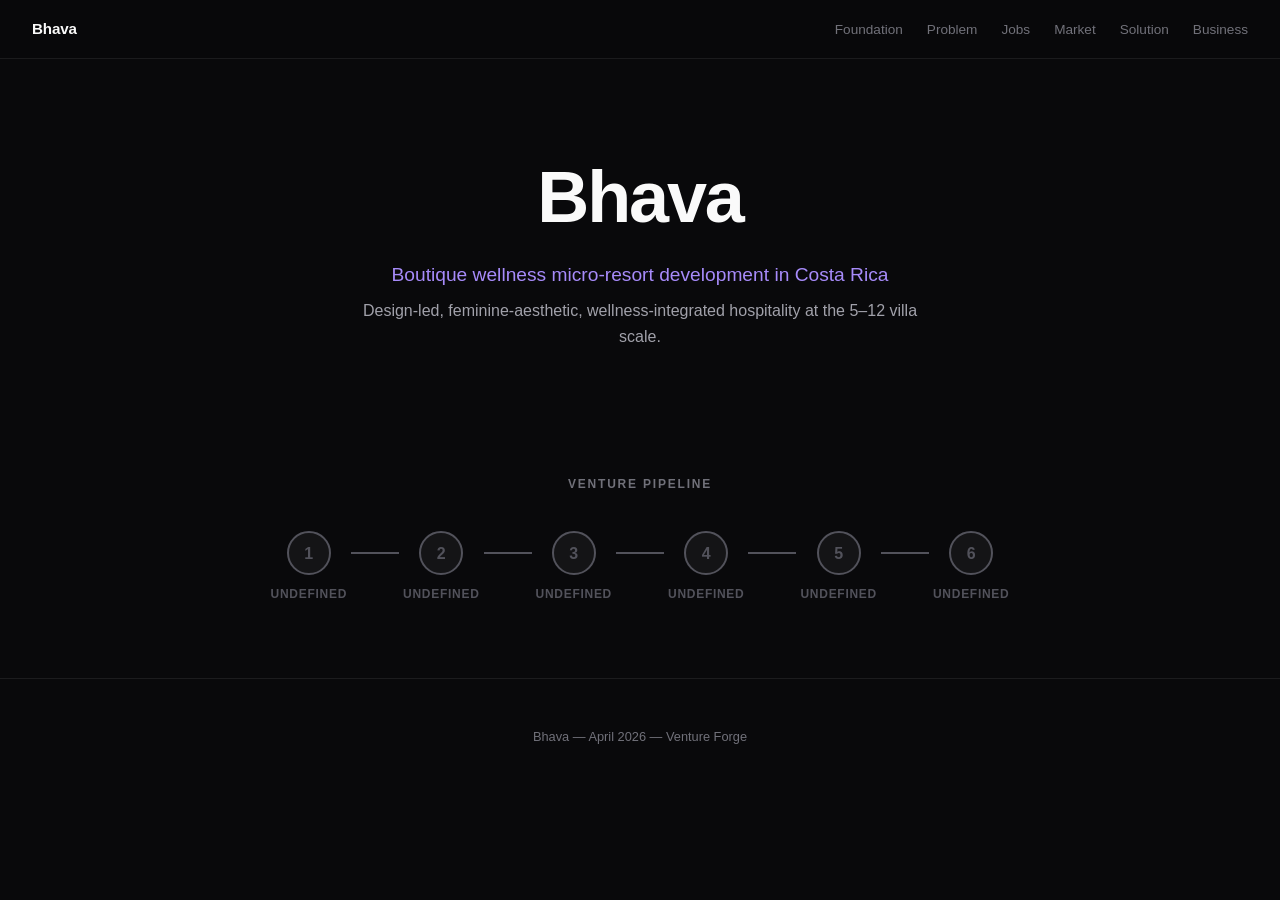
==== docs/index.html @ fa722568 "Initial publish: Foundation + Problem presentations Foundation gate passed (proceed). Problem at gat" ====
<!DOCTYPE html>
<html lang="en">
<head>
  <meta charset="UTF-8">
  <meta name="viewport" content="width=device-width, initial-scale=1.0">
  <title>Bhava — Venture Forge</title>
  <link rel="stylesheet" href="style.css">
  <style>
    .workspace-nav {
      position: fixed; top: 0; left: 0; right: 0; z-index: 200;
      background: var(--bg-secondary);
      border-bottom: 1px solid var(--border);
      padding: 0.5rem 2rem;
      display: flex; align-items: center; justify-content: space-between;
      font-size: 0.8rem;
    }
    .ws-nav-link { color: var(--accent-light); text-decoration: none; font-weight: 500; }
    .ws-nav-link:hover { text-decoration: underline; }
    .ws-nav-home { color: var(--text-primary); text-decoration: none; font-weight: 700; }
    .ws-nav-disabled { color: var(--text-muted); pointer-events: none; }
    .loading {
      display: flex; align-items: center; justify-content: center;
      min-height: 100vh; color: var(--text-muted); font-size: 1.1rem;
    }
  </style>
</head>
<body data-page-type="index" data-workspace="">
  <div id="app" class="loading">Loading...</div>
  <script>window.__VF_DATA__ = {
  "schema_version": "1.0",
  "project_name": "Bhava",
  "tagline": "Boutique wellness micro-resort development in Costa Rica",
  "description": "Design-led, feminine-aesthetic, wellness-integrated hospitality at the 5–12 villa scale.",
  "generated": "2026-04-30",
  "pipeline": [
    {
      "id": "foundation",
      "name": "Foundation",
      "status": "complete",
      "gate_decision": "proceed"
    },
    {
      "id": "problem",
      "name": "Problem",
      "status": "gate-review",
      "gate_decision": null
    },
    {
      "id": "jobs",
      "name": "Jobs",
      "status": "pending",
      "gate_decision": null
    },
    {
      "id": "market",
      "name": "Market",
      "status": "pending",
      "gate_decision": null
    },
    {
      "id": "solution",
      "name": "Solution",
      "status": "pending",
      "gate_decision": null
    },
    {
      "id": "business",
      "name": "Business",
      "status": "pending",
      "gate_decision": null
    }
  ],
  "workspace_cards": [
    {
      "id": "foundation",
      "name": "Foundation",
      "gate_question": "Do we understand the structural forces, constraints, and dynamics of this industry well enough to identify real problems within it?",
      "status": "complete",
      "summary": "Costa Rica's boutique wellness hospitality has structural friction (cantonal fragmentation, capital scale gap, information asymmetry, commoditization risk for non-moated entrants, climate gating) and clear status-quo defenders (ICT growth ceiling, mid-60% national occupancy).",
      "metrics": [
        {
          "value": "10",
          "label": "Structural Forces",
          "color": "accent"
        },
        {
          "value": "5",
          "label": "Root Causes",
          "color": "accent"
        },
        {
          "value": "464",
          "label": "Citations",
          "color": "accent"
        },
        {
          "value": "7/7",
          "label": "Checks Pass",
          "color": "green"
        }
      ],
      "page": "foundation.html"
    },
    {
      "id": "problem",
      "name": "Problem",
      "gate_question": "Do we understand the problem and its causal mechanisms?",
      "status": "gate-review",
      "summary": "First-time long-haul wellness travelers to Costa Rica systematically fail to develop property-level repeat-visit relationships because the structural pre-booking information environment cannot align Pura Vida promise with on-the-ground delivery — producing predictable expectation-reality gaps that drive one-and-done outcomes.",
      "metrics": [
        {
          "value": "3",
          "label": "Root Causes",
          "color": "accent"
        },
        {
          "value": "4",
          "label": "Causal Chains",
          "color": "accent"
        },
        {
          "value": "640",
          "label": "Citations",
          "color": "accent"
        },
        {
          "value": "8/8",
          "label": "Checks Pass",
          "color": "green"
        }
      ],
      "page": "problem.html"
    }
  ],
  "nav_links": [
    {
      "label": "Foundation",
      "href": "foundation.html",
      "disabled": false
    },
    {
      "label": "Problem",
      "href": "problem.html",
      "disabled": false
    },
    {
      "label": "Jobs",
      "href": "jobs.html",
      "disabled": true
    },
    {
      "label": "Market",
      "href": "market.html",
      "disabled": true
    },
    {
      "label": "Solution",
      "href": "solution.html",
      "disabled": true
    },
    {
      "label": "Business",
      "href": "business.html",
      "disabled": true
    }
  ],
  "extra_pages": [],
  "footer": {
    "text": "Bhava — April 2026 — Venture Forge"
  }
};</script>
  <script src="app.js"></script>
</body>
</html>
---- docs/style.css ----
/* ====================================================================
   DESIGN SYSTEM — Venture Forge
   ==================================================================== */
:root {
  --bg-primary: #09090b;
  --bg-secondary: #18181b;
  --bg-card: #1f1f23;
  --bg-card-hover: #27272a;
  --accent: #8b5cf6;
  --accent-light: #a78bfa;
  --accent-glow: rgba(139, 92, 246, 0.12);
  --text-primary: #fafafa;
  --text-secondary: #a1a1aa;
  --text-muted: #71717a;
  --border: rgba(255, 255, 255, 0.08);
  --border-accent: rgba(139, 92, 246, 0.3);
  --gradient-1: linear-gradient(135deg, #8b5cf6 0%, #06b6d4 100%);
  --green: #22c55e;
  --green-bg: rgba(34, 197, 94, 0.1);
  --green-border: rgba(34, 197, 94, 0.3);
  --amber: #fbbf24;
  --amber-bg: rgba(251, 191, 36, 0.1);
  --amber-border: rgba(251, 191, 36, 0.3);
  --red: #ef4444;
  --red-bg: rgba(239, 68, 68, 0.1);
  --red-border: rgba(239, 68, 68, 0.3);
  --cyan: #06b6d4;
  --gray: #52525b;
  --gray-bg: rgba(82, 82, 91, 0.15);
  --gray-border: rgba(82, 82, 91, 0.4);
}

* { margin: 0; padding: 0; box-sizing: border-box; }
html { scroll-behavior: smooth; }

body {
  font-family: 'Inter', -apple-system, BlinkMacSystemFont, 'Segoe UI', sans-serif;
  background: var(--bg-primary);
  color: var(--text-primary);
  line-height: 1.6;
  -webkit-font-smoothing: antialiased;
}

/* NAVIGATION */
nav {
  position: fixed;
  top: 0; left: 0; right: 0;
  z-index: 100;
  background: rgba(9, 9, 11, 0.8);
  backdrop-filter: blur(20px);
  -webkit-backdrop-filter: blur(20px);
  border-bottom: 1px solid var(--border);
  padding: 1rem 2rem;
  display: flex;
  align-items: center;
  justify-content: space-between;
}
.nav-logo {
  font-weight: 700;
  font-size: 0.95rem;
  color: var(--text-primary);
  text-decoration: none;
  letter-spacing: -0.01em;
}
.nav-links { display: flex; gap: 1.5rem; list-style: none; }
.nav-links a {
  color: var(--text-muted);
  text-decoration: none;
  font-size: 0.85rem;
  font-weight: 500;
  transition: color 0.2s;
}
.nav-links a:hover { color: var(--text-primary); }

/* LAYOUT */
.container { max-width: 1100px; margin: 0 auto; }
section { padding: 6rem 2rem; }
.section-alt { background: var(--bg-secondary); }
.section-num {
  font-size: 0.75rem;
  text-transform: uppercase;
  letter-spacing: 0.15em;
  color: var(--accent);
  font-weight: 600;
  margin-bottom: 0.75rem;
}
h2 {
  font-size: clamp(2rem, 4vw, 2.75rem);
  font-weight: 700;
  letter-spacing: -0.02em;
  margin-bottom: 1rem;
  line-height: 1.15;
}
h3 {
  font-size: 1.25rem;
  font-weight: 600;
  margin-bottom: 0.75rem;
}
.section-lead {
  font-size: 1.125rem;
  color: var(--text-secondary);
  max-width: 640px;
  margin-bottom: 3rem;
  line-height: 1.7;
}
.gradient-text {
  background: var(--gradient-1);
  -webkit-background-clip: text;
  -webkit-text-fill-color: transparent;
  background-clip: text;
}

/* NARRATIVE */
.narrative {
  padding: 4rem 2rem 6rem;
  background: var(--bg-secondary);
}
.narrative .container { max-width: 720px; }
.narrative-chapter { margin-bottom: 3rem; }
.narrative-chapter:last-child { margin-bottom: 0; }
.narrative-num {
  font-size: 0.7rem;
  text-transform: uppercase;
  letter-spacing: 0.2em;
  color: var(--accent);
  font-weight: 700;
  margin-bottom: 0.5rem;
}
.narrative-chapter h3 {
  font-size: 1.5rem;
  font-weight: 700;
  margin-bottom: 0.75rem;
  letter-spacing: -0.01em;
}
.narrative-chapter p {
  font-size: 1.05rem;
  color: var(--text-secondary);
  line-height: 1.8;
}
.narrative-chapter p strong {
  color: var(--text-primary);
  font-weight: 600;
}
.narrative-divider {
  width: 48px;
  height: 2px;
  background: var(--accent);
  opacity: 0.4;
  margin: 3.5rem 0;
}
.narrative-chapter a {
  color: var(--accent-light);
  text-decoration: underline;
  text-decoration-color: var(--accent-light);
  text-underline-offset: 3px;
  text-decoration-thickness: 1.5px;
  transition: color 0.2s;
}
.narrative-chapter a:hover { color: var(--text-primary); }
.narrative-chapter a strong { color: inherit; }
.narrative-cta {
  margin-top: 3rem;
  padding: 1.5rem 2rem;
  background: var(--accent-glow);
  border: 1px solid var(--border-accent);
  border-radius: 12px;
  font-size: 1rem;
  color: var(--text-secondary);
  line-height: 1.7;
}
.narrative-cta strong { color: var(--accent-light); }

/* HERO */
.hero {
  padding: 10rem 2rem 6rem;
  text-align: center;
}
.hero h1 {
  font-size: clamp(3rem, 7vw, 4.5rem);
  font-weight: 800;
  letter-spacing: -0.03em;
  line-height: 1.05;
  margin-bottom: 1.5rem;
}
.hero .lead {
  font-size: 1.25rem;
  color: var(--text-secondary);
  max-width: 620px;
  margin: 0 auto 3rem;
  line-height: 1.7;
}
.funnel {
  display: flex;
  align-items: center;
  justify-content: center;
  gap: 0.5rem;
  flex-wrap: wrap;
  margin-bottom: 3rem;
}
.funnel-box {
  padding: 0.6rem 1.2rem;
  border: 1px solid var(--border);
  border-radius: 8px;
  font-size: 0.8rem;
  font-weight: 500;
  color: var(--text-secondary);
  background: var(--bg-card);
}
.funnel-box.highlight {
  border-color: var(--border-accent);
  background: var(--accent-glow);
  color: var(--accent-light);
}
.funnel-arrow { color: var(--text-muted); font-size: 1rem; }
.hero-stats {
  display: flex;
  justify-content: center;
  gap: 3rem;
  flex-wrap: wrap;
}
.hero-stat-value {
  font-size: 2rem;
  font-weight: 800;
  letter-spacing: -0.02em;
}
.hero-stat-value.accent { color: var(--accent-light); }
.hero-stat-value.green { color: var(--green); }
.hero-stat-label {
  font-size: 0.75rem;
  color: var(--text-muted);
  text-transform: uppercase;
  letter-spacing: 0.1em;
  margin-top: 0.25rem;
}

/* CARDS */
.card-grid { display: grid; gap: 1.5rem; }
.card-grid.cols-3 { grid-template-columns: repeat(3, 1fr); }
.card-grid.cols-2 { grid-template-columns: repeat(2, 1fr); }
.card {
  background: var(--bg-card);
  border: 1px solid var(--border);
  border-radius: 12px;
  padding: 2rem;
}
.card-label {
  font-size: 0.7rem;
  text-transform: uppercase;
  letter-spacing: 0.12em;
  font-weight: 600;
  margin-bottom: 0.75rem;
}
.card-label.purple { color: var(--accent-light); }
.card-label.green { color: var(--green); }
.card-label.amber { color: var(--amber); }
.card-label.red { color: var(--red); }
.card-label.cyan { color: var(--cyan); }
.card h3 { margin-bottom: 0.5rem; }
.card p { color: var(--text-secondary); font-size: 0.95rem; line-height: 1.65; }
.callout {
  border: 1px dashed var(--amber-border);
  background: var(--amber-bg);
  border-radius: 10px;
  padding: 1.25rem 1.5rem;
  margin-top: 2rem;
  font-size: 0.9rem;
  color: var(--text-secondary);
  line-height: 1.65;
}
.callout strong { color: var(--amber); }

/* STAT CARDS */
.stat-row {
  display: flex;
  gap: 1.5rem;
  flex-wrap: wrap;
  margin-bottom: 3rem;
}
.stat-card {
  flex: 1;
  min-width: 200px;
  background: var(--bg-card);
  border: 1px solid var(--border);
  border-radius: 12px;
  padding: 1.5rem;
  text-align: center;
}
.stat-card-value {
  font-size: 1.75rem;
  font-weight: 800;
  letter-spacing: -0.02em;
  margin-bottom: 0.25rem;
}
.stat-card-label { font-size: 0.8rem; color: var(--text-muted); }

/* DATA TABLES */
.table-wrap { overflow-x: auto; }
.data-table { width: 100%; border-collapse: collapse; font-size: 0.875rem; }
.data-table thead th {
  text-align: left;
  padding: 0.75rem 1rem;
  font-size: 0.7rem;
  text-transform: uppercase;
  letter-spacing: 0.1em;
  color: var(--text-muted);
  border-bottom: 1px solid var(--border);
  font-weight: 600;
  white-space: nowrap;
}
.data-table tbody td {
  padding: 0.75rem 1rem;
  border-bottom: 1px solid var(--border);
  color: var(--text-secondary);
  vertical-align: top;
}
.data-table tbody tr:hover { background: var(--bg-card); }
.data-table .funder-name {
  color: var(--text-primary);
  font-weight: 600;
  white-space: nowrap;
}

/* BADGES */
.badge {
  display: inline-block;
  font-size: 0.65rem;
  font-weight: 600;
  text-transform: uppercase;
  letter-spacing: 0.08em;
  padding: 0.2rem 0.55rem;
  border-radius: 4px;
}
.badge.strong { background: var(--green-bg); color: var(--green); border: 1px solid var(--green-border); }
.badge.moderate { background: var(--amber-bg); color: var(--amber); border: 1px solid var(--amber-border); }
.badge.weak { background: rgba(113,113,122,0.15); color: var(--text-muted); border: 1px solid rgba(113,113,122,0.3); }
.badge.ready { background: var(--green-bg); color: var(--green); border: 1px solid var(--green-border); }
.badge.not-ready { background: var(--amber-bg); color: var(--amber); border: 1px solid var(--amber-border); }
.badge.suspended { background: var(--red-bg); color: var(--red); border: 1px solid var(--red-border); }
.badge.na { background: rgba(113,113,122,0.1); color: var(--text-muted); border: 1px solid rgba(113,113,122,0.2); }
.badge.type-grant { background: rgba(6,182,212,0.1); color: var(--cyan); border: 1px solid rgba(6,182,212,0.3); }
.badge.type-equity { background: var(--accent-glow); color: var(--accent-light); border: 1px solid var(--border-accent); }
.badge.type-accel { background: var(--green-bg); color: var(--green); border: 1px solid var(--green-border); }
.badge.type-support { background: rgba(113,113,122,0.1); color: var(--text-muted); border: 1px solid rgba(113,113,122,0.2); }
.badge.blocking { background: var(--red-bg); color: var(--red); border: 1px solid var(--red-border); }
.badge.significant { background: var(--amber-bg); color: var(--amber); border: 1px solid var(--amber-border); }
.badge.minor { background: rgba(113,113,122,0.1); color: var(--text-muted); border: 1px solid rgba(113,113,122,0.2); }

/* FILTER TABS */
.filter-tabs { display: flex; gap: 0.5rem; margin-bottom: 1.5rem; flex-wrap: wrap; }
.tab-btn {
  padding: 0.45rem 1rem;
  border: 1px solid var(--border);
  border-radius: 6px;
  background: transparent;
  color: var(--text-muted);
  font-size: 0.8rem;
  font-weight: 500;
  cursor: pointer;
  transition: all 0.2s;
  font-family: inherit;
}
.tab-btn:hover { border-color: var(--text-muted); color: var(--text-secondary); }
.tab-btn.active {
  border-color: var(--border-accent);
  background: var(--accent-glow);
  color: var(--accent-light);
}

/* ACCORDION */
.accordion { display: flex; flex-direction: column; gap: 1rem; }
.accordion-item {
  border: 1px solid var(--border);
  border-radius: 12px;
  overflow: hidden;
  background: var(--bg-card);
}
.accordion-header {
  display: flex;
  align-items: center;
  justify-content: space-between;
  padding: 1.25rem 1.5rem;
  cursor: pointer;
  transition: background 0.2s;
}
.accordion-header:hover { background: var(--bg-card-hover); }
.accordion-header-left { display: flex; align-items: center; gap: 1rem; flex-wrap: wrap; }
.accordion-header h3 { margin: 0; font-size: 1.05rem; }
.accordion-arrow {
  font-size: 1.2rem;
  color: var(--text-muted);
  transition: transform 0.3s;
  flex-shrink: 0;
}
.accordion-item.open .accordion-arrow { transform: rotate(180deg); }
.accordion-content { max-height: 0; overflow: hidden; transition: max-height 0.4s ease; }
.accordion-item.open .accordion-content { max-height: 3000px; }
.accordion-body { padding: 0 1.5rem 1.5rem; border-top: 1px solid var(--border); }
.accordion-body p { color: var(--text-secondary); font-size: 0.9rem; line-height: 1.65; margin-top: 1.25rem; }
.accordion-body h4 {
  font-size: 0.8rem;
  text-transform: uppercase;
  letter-spacing: 0.1em;
  color: var(--text-muted);
  margin-top: 1.5rem;
  margin-bottom: 0.75rem;
}

/* ALIGNMENT LISTS (inside accordions) */
.alignment-list { list-style: none; display: flex; flex-direction: column; gap: 0.5rem; }
.alignment-list li {
  font-size: 0.875rem;
  padding: 0.5rem 0.75rem;
  border-radius: 6px;
  border-left: 3px solid;
  line-height: 1.5;
}
.alignment-list li.strength { border-color: var(--green); background: var(--green-bg); color: var(--text-secondary); }
.alignment-list li.gap-item { border-color: var(--amber); background: var(--amber-bg); color: var(--text-secondary); }
.alignment-list li.gap-item.blocker { border-color: var(--red); background: var(--red-bg); }
.criteria-list { list-style: none; display: flex; flex-direction: column; gap: 0.4rem; }
.criteria-list li {
  font-size: 0.875rem;
  color: var(--text-secondary);
  padding-left: 1rem;
  position: relative;
  line-height: 1.5;
}
.criteria-list li::before { content: "\2192"; position: absolute; left: 0; color: var(--accent-light); }
.criteria-source { font-size: 0.75rem; color: var(--text-muted); font-style: italic; }

/* INLINE SOURCE LINKS — clickable citations in narrative text */
.source-link {
  color: var(--accent-light);
  text-decoration: none;
  border-bottom: 1px dotted var(--accent-light);
  transition: color 0.2s, border-color 0.2s;
}
.source-link:hover {
  color: var(--text-primary);
  border-color: var(--text-primary);
}

/* DUAL-TRACK STRATEGY */
.dual-track { display: grid; grid-template-columns: 1fr auto 1fr; gap: 2rem; margin-bottom: 3rem; }
.track {
  background: var(--bg-card);
  border: 1px solid var(--border);
  border-radius: 12px;
  padding: 1.5rem;
}
.track-header {
  font-size: 0.7rem;
  text-transform: uppercase;
  letter-spacing: 0.12em;
  font-weight: 600;
  margin-bottom: 1rem;
}
.track-flow { display: flex; flex-direction: column; gap: 0.5rem; }
.track-step {
  padding: 0.5rem 0.75rem;
  background: var(--bg-secondary);
  border-radius: 6px;
  font-size: 0.85rem;
  color: var(--text-secondary);
}
.track-arrow { text-align: center; color: var(--text-muted); font-size: 0.9rem; }
.track-merge { display: flex; flex-direction: column; align-items: center; justify-content: center; gap: 0.5rem; }
.track-merge-label {
  writing-mode: vertical-rl;
  text-orientation: mixed;
  font-size: 0.75rem;
  color: var(--text-muted);
  letter-spacing: 0.1em;
  text-transform: uppercase;
}

/* ACTION TIMELINE */
.action-timeline { display: flex; flex-direction: column; gap: 0; }
.action-item {
  display: flex;
  gap: 1.25rem;
  padding: 1rem 0;
  border-left: 2px solid var(--border);
  margin-left: 1rem;
  padding-left: 1.5rem;
  position: relative;
}
.action-item::before {
  content: attr(data-num);
  position: absolute;
  left: -0.85rem;
  width: 1.5rem;
  height: 1.5rem;
  background: var(--accent);
  color: white;
  border-radius: 50%;
  font-size: 0.7rem;
  font-weight: 700;
  display: flex;
  align-items: center;
  justify-content: center;
}
.action-content { flex: 1; }
.action-content strong { font-size: 0.95rem; display: block; margin-bottom: 0.25rem; }
.action-content p { font-size: 0.85rem; color: var(--text-muted); line-height: 1.5; }
.funder-tags { display: flex; gap: 0.35rem; margin-top: 0.5rem; flex-wrap: wrap; }
.funder-tag {
  font-size: 0.6rem;
  padding: 0.15rem 0.4rem;
  border-radius: 3px;
  background: var(--accent-glow);
  color: var(--accent-light);
  border: 1px solid var(--border-accent);
  font-weight: 500;
  text-transform: uppercase;
  letter-spacing: 0.05em;
}

/* WORKSPACE BADGES */
.workspace-tag {
  display: inline-block;
  font-size: 0.65rem;
  font-weight: 600;
  padding: 0.2rem 0.5rem;
  border-radius: 4px;
  letter-spacing: 0.05em;
}
.workspace-tag.w05 { background: rgba(99,102,241,0.15); color: #818cf8; }
.workspace-tag.w07 { background: var(--accent-glow); color: var(--accent-light); }
.workspace-tag.w12 { background: var(--green-bg); color: var(--green); }
.workspace-tag.w13 { background: rgba(6,182,212,0.15); color: var(--cyan); }
.workspace-tag.ext { background: var(--red-bg); color: var(--red); }

/* GATE REVIEW */
.validation-card {
  background: var(--bg-card);
  border: 1px solid var(--green-border);
  border-radius: 12px;
  padding: 1.5rem 2rem;
  margin-bottom: 2.5rem;
  display: flex;
  align-items: center;
  justify-content: space-between;
  gap: 2rem;
  flex-wrap: wrap;
}
.validation-status { display: flex; align-items: center; gap: 1rem; }
.validation-icon {
  width: 48px; height: 48px;
  border-radius: 50%;
  background: var(--green-bg);
  border: 2px solid var(--green);
  display: flex;
  align-items: center;
  justify-content: center;
  font-size: 1.5rem;
}
.validation-text h3 { margin-bottom: 0.15rem; font-size: 1rem; }
.validation-text p { font-size: 0.85rem; color: var(--text-muted); margin: 0; }
.validation-stats { display: flex; gap: 1.5rem; }
.validation-stat { text-align: center; }
.validation-stat-value { font-size: 1.5rem; font-weight: 800; }
.validation-stat-label { font-size: 0.65rem; color: var(--text-muted); text-transform: uppercase; letter-spacing: 0.1em; }
.gate-cards { display: flex; flex-direction: column; gap: 1.25rem; }
.gate-card {
  background: var(--bg-card);
  border: 1px solid var(--amber-border);
  border-left: 4px solid var(--amber);
  border-radius: 12px;
  padding: 1.5rem 2rem;
}
.gate-card-header { display: flex; align-items: center; gap: 1rem; margin-bottom: 0.75rem; }
.gate-num {
  width: 2rem; height: 2rem;
  background: var(--amber-bg);
  border: 1px solid var(--amber-border);
  border-radius: 50%;
  display: flex;
  align-items: center;
  justify-content: center;
  font-size: 0.8rem;
  font-weight: 700;
  color: var(--amber);
  flex-shrink: 0;
}
.gate-question { font-size: 1.05rem; font-weight: 600; }
.gate-context { font-size: 0.875rem; color: var(--text-secondary); line-height: 1.6; margin-bottom: 1rem; }
.gate-options { display: flex; flex-direction: column; gap: 0.5rem; }
.gate-option {
  padding: 0.6rem 1rem;
  border: 1px solid var(--border);
  border-radius: 6px;
  font-size: 0.85rem;
  color: var(--text-secondary);
  background: var(--bg-secondary);
  line-height: 1.5;
}
.gate-option strong { color: var(--text-primary); }
.gate-consequence { color: var(--text-muted); font-size: 0.8rem; }
.gate-group-label { font-size: 1.1rem; font-weight: 600; margin-top: 2rem; margin-bottom: 0.25rem; }
.gate-group-desc { font-size: 0.85rem; color: var(--text-muted); margin-bottom: 1rem; }
.gate-card.strategic {
  border-color: var(--border);
  border-left-color: var(--text-muted);
}
.gate-card.strategic .gate-num {
  background: var(--bg-secondary);
  border-color: var(--border);
  color: var(--text-muted);
}
.gate-priority {
  font-size: 0.7rem;
  font-weight: 600;
  text-transform: uppercase;
  letter-spacing: 0.08em;
  padding: 0.15rem 0.5rem;
  border-radius: 4px;
  margin-left: auto;
}
.gate-priority.blocking { background: var(--amber-bg); color: var(--amber); border: 1px solid var(--amber-border); }
.gate-priority.strategic { background: var(--bg-secondary); color: var(--text-muted); border: 1px solid var(--border); }
.gate-revisit {
  font-size: 0.8rem;
  color: var(--accent-light);
  font-style: italic;
  margin-bottom: 1rem;
}

/* EVIDENCE BRIEFING */
.evidence-briefing {
  background: var(--bg-card);
  border: 1px solid var(--border);
  border-radius: 12px;
  padding: 2rem;
  margin-bottom: 2rem;
}
.evidence-briefing h3 {
  font-size: 1.25rem;
  margin-bottom: 1.5rem;
  color: var(--text-primary);
}
.evidence-briefing h4 {
  font-size: 0.9rem;
  text-transform: uppercase;
  letter-spacing: 0.05em;
  margin-bottom: 0.75rem;
  color: var(--text-muted);
}
.briefing-stats {
  display: flex;
  flex-wrap: wrap;
  gap: 1.5rem;
  margin-bottom: 2rem;
  padding-bottom: 1.5rem;
  border-bottom: 1px solid var(--border);
}
.briefing-stat { text-align: center; }
.briefing-stat-value {
  font-size: 1.5rem;
  font-weight: 700;
  color: var(--accent-light);
  display: block;
}
.briefing-stat-label {
  font-size: 0.75rem;
  color: var(--text-muted);
  margin-top: 0.25rem;
}
.briefing-columns {
  display: grid;
  grid-template-columns: 1fr 1fr;
  gap: 2rem;
}
.briefing-list { list-style: none; padding: 0; margin: 0; }
.briefing-list li {
  padding: 0.5rem 0 0.5rem 1rem;
  font-size: 0.875rem;
  color: var(--text-secondary);
  line-height: 1.5;
  border-left: 3px solid transparent;
}
.briefing-list.strong li { border-left-color: var(--green); }
.briefing-list.weak li { border-left-color: var(--amber); }
h4.briefing-strong { color: var(--green); }
h4.briefing-weak { color: var(--amber); }

@media (max-width: 768px) {
  .briefing-columns { grid-template-columns: 1fr; }
}

/* BAR CHART (CSS-only) */
.bar-chart { margin-top: 2rem; }
.bar-row { display: flex; align-items: center; gap: 1rem; margin-bottom: 0.75rem; }
.bar-label { width: 120px; font-size: 0.75rem; color: var(--text-muted); text-align: right; flex-shrink: 0; }
.bar-track { flex: 1; height: 24px; background: var(--bg-secondary); border-radius: 4px; overflow: hidden; }
.bar-fill {
  height: 100%;
  border-radius: 4px;
  background: var(--gradient-1);
  display: flex;
  align-items: center;
  padding-left: 0.5rem;
  font-size: 0.7rem;
  font-weight: 600;
  color: white;
  min-width: fit-content;
}

/* EVIDENCE STATS */
.evidence-stats { display: flex; gap: 1rem; flex-wrap: wrap; margin-bottom: 2rem; }
.evidence-stat {
  flex: 1;
  min-width: 120px;
  text-align: center;
  padding: 1.25rem;
  background: var(--bg-card);
  border: 1px solid var(--border);
  border-radius: 10px;
}
.evidence-stat-value { font-size: 1.75rem; font-weight: 800; color: var(--accent-light); }
.evidence-stat-label {
  font-size: 0.7rem;
  color: var(--text-muted);
  text-transform: uppercase;
  letter-spacing: 0.08em;
  margin-top: 0.25rem;
}

/* CHECKLIST */
.checklist { list-style: none; display: flex; flex-direction: column; gap: 0.5rem; }
.checklist li {
  font-size: 0.9rem;
  color: var(--text-secondary);
  display: flex;
  align-items: center;
  gap: 0.5rem;
}
.check-icon { color: var(--green); font-size: 1rem; }

/* SCALE NOTE */
.scale-note {
  background: var(--accent-glow);
  border: 1px solid var(--border-accent);
  border-radius: 10px;
  padding: 1rem 1.25rem;
  font-size: 0.875rem;
  color: var(--text-secondary);
  margin-top: 2rem;
  line-height: 1.6;
}
.scale-note strong { color: var(--accent-light); }

/* SOURCES */
.sources-grid { display: grid; gap: 2rem; margin-top: 2rem; }
.source-category { margin-bottom: 1rem; }
.source-category h3 {
  font-size: 1rem;
  font-weight: 600;
  color: var(--accent-light);
  margin-bottom: 1rem;
  text-transform: uppercase;
  letter-spacing: 0.1em;
}
.source-list { list-style: none; display: flex; flex-direction: column; gap: 0.5rem; }
.source-list li {
  font-size: 0.85rem;
  color: var(--text-secondary);
  line-height: 1.5;
  padding: 0.5rem 0;
  border-bottom: 1px solid var(--border);
}
.source-list li:last-child { border-bottom: none; }
.source-list a {
  color: var(--text-secondary);
  text-decoration: underline;
  text-decoration-color: var(--accent);
  text-underline-offset: 3px;
  text-decoration-thickness: 1.5px;
  transition: color 0.2s;
}
.source-list a:hover { color: var(--accent-light); }
.source-org { color: var(--text-primary); font-weight: 500; }
.source-date { color: var(--text-muted); font-size: 0.8rem; }

/* TAM/SAM/SOM FUNNEL */
.tam-funnel { display: flex; flex-direction: column; align-items: center; gap: 1rem; margin: 2rem 0 3rem; }
.tam-level { text-align: center; padding: 1.5rem 2rem; border-radius: 12px; }
.tam-level.tam { width: 100%; background: rgba(139, 92, 246, 0.08); border: 1px solid rgba(139, 92, 246, 0.2); }
.tam-level.sam { width: 75%; background: rgba(139, 92, 246, 0.12); border: 1px solid rgba(139, 92, 246, 0.3); }
.tam-level.som { width: 50%; background: rgba(139, 92, 246, 0.16); border: 1px solid rgba(139, 92, 246, 0.4); }
.tam-label { font-size: 0.7rem; text-transform: uppercase; letter-spacing: 0.12em; color: var(--text-muted); font-weight: 600; }
.tam-value { font-size: 2rem; font-weight: 800; color: var(--accent-light); margin: 0.25rem 0; }
.tam-desc { font-size: 0.85rem; color: var(--text-secondary); }

/* SEGMENT CARDS */
.segment-card { background: var(--bg-card); border: 1px solid var(--border); border-radius: 12px; padding: 2rem; }
.segment-card.primary { border-color: var(--border-accent); }
.segment-badge {
  display: inline-block;
  font-size: 0.65rem;
  text-transform: uppercase;
  letter-spacing: 0.08em;
  padding: 0.2rem 0.55rem;
  border-radius: 4px;
  background: var(--accent-glow);
  color: var(--accent-light);
  margin-bottom: 0.75rem;
  font-weight: 600;
}
.role-grid { display: grid; grid-template-columns: 1fr 1fr; gap: 1rem; margin-top: 1rem; }
.role-box { padding: 1rem; border-radius: 8px; background: rgba(255,255,255,0.03); }
.role-label { font-size: 0.7rem; text-transform: uppercase; letter-spacing: 0.1em; color: var(--text-muted); margin-bottom: 0.5rem; font-weight: 600; }

/* JOB COMPLETION MATRIX */
.job-completes { color: var(--green); font-weight: 600; }
.job-partial { color: var(--amber); font-weight: 600; }
.job-fails { color: var(--red); font-weight: 600; }
.job-na { color: var(--text-muted); }

/* GAP CARD */
.gap-card {
  background: var(--bg-card);
  border: 1px solid var(--border-accent);
  border-radius: 12px;
  padding: 2rem;
  margin-top: 2rem;
}

/* EVIDENCE POPUP */
.evidence-trigger {
  text-decoration: underline;
  text-decoration-style: dotted;
  text-decoration-color: var(--accent);
  text-underline-offset: 3px;
  text-decoration-thickness: 1.5px;
  cursor: pointer;
  transition: color 0.2s, text-decoration-color 0.2s;
}
.evidence-trigger:hover {
  color: var(--accent-light);
  text-decoration-color: var(--accent-light);
}
.evidence-modal-backdrop {
  display: none;
  position: fixed;
  inset: 0;
  z-index: 200;
  background: rgba(0, 0, 0, 0.6);
  backdrop-filter: blur(8px);
  -webkit-backdrop-filter: blur(8px);
  align-items: center;
  justify-content: center;
}
.evidence-modal-backdrop.active {
  display: flex;
  animation: fadeIn 0.2s ease;
}
.evidence-modal {
  background: var(--bg-card);
  border: 1px solid var(--border-accent);
  border-radius: 16px;
  max-width: 600px;
  width: 90%;
  max-height: 80vh;
  overflow-y: auto;
  position: relative;
  animation: slideUp 0.25s ease;
}
.evidence-modal-close {
  position: absolute;
  top: 1rem;
  right: 1rem;
  background: none;
  border: none;
  color: var(--text-muted);
  font-size: 1.5rem;
  cursor: pointer;
  transition: color 0.2s;
  line-height: 1;
}
.evidence-modal-close:hover { color: var(--text-primary); }
.evidence-modal-body { padding: 2rem; }
.evidence-modal-body h4 {
  font-size: 0.75rem;
  text-transform: uppercase;
  letter-spacing: 0.12em;
  color: var(--text-muted);
  margin-bottom: 1rem;
  margin-top: 1.5rem;
}
.evidence-modal-claim {
  font-size: 1.05rem;
  font-weight: 600;
  color: var(--text-primary);
  line-height: 1.5;
  padding-bottom: 1rem;
  border-bottom: 1px solid var(--border);
}
.evidence-chain {
  list-style: none;
  counter-reset: evidence;
  display: flex;
  flex-direction: column;
  gap: 1rem;
  padding: 0;
}
.evidence-chain li {
  counter-increment: evidence;
  padding-left: 2rem;
  position: relative;
  font-size: 0.9rem;
  line-height: 1.6;
}
.evidence-chain li::before {
  content: counter(evidence);
  position: absolute;
  left: 0;
  top: 0.1rem;
  width: 1.25rem;
  height: 1.25rem;
  background: var(--accent-glow);
  border: 1px solid var(--border-accent);
  border-radius: 50%;
  font-size: 0.65rem;
  font-weight: 700;
  color: var(--accent-light);
  display: flex;
  align-items: center;
  justify-content: center;
}
.evidence-finding { display: block; color: var(--text-secondary); }
.evidence-source { display: block; margin-top: 0.25rem; font-size: 0.8rem; }
.evidence-source a {
  color: var(--accent-light);
  text-decoration: underline;
  text-decoration-color: var(--accent);
  text-underline-offset: 2px;
  text-decoration-thickness: 1px;
  transition: color 0.2s;
}
.evidence-source a:hover { color: var(--text-primary); }
.evidence-date { color: var(--text-muted); font-size: 0.75rem; }
.evidence-modal-conclusion {
  margin-top: 1.5rem;
  padding: 0.75rem 1rem;
  background: var(--accent-glow);
  border: 1px solid var(--border-accent);
  border-radius: 8px;
  font-size: 0.85rem;
  color: var(--accent-light);
  font-weight: 500;
}
@keyframes fadeIn {
  from { opacity: 0; }
  to { opacity: 1; }
}
@keyframes slideUp {
  from { opacity: 0; transform: translateY(20px); }
  to { opacity: 1; transform: translateY(0); }
}

/* INDEX PAGE — Pipeline */
.pipeline-section { padding: 2rem 2rem 4rem; }
.pipeline-section h2 {
  text-align: center; font-size: 0.75rem;
  text-transform: uppercase; letter-spacing: 0.15em;
  color: var(--text-muted); font-weight: 600; margin-bottom: 2.5rem;
}
.pipeline {
  display: flex; align-items: center; justify-content: center;
  gap: 0; flex-wrap: wrap; max-width: 900px; margin: 0 auto;
}
.pipeline-node {
  display: flex; flex-direction: column; align-items: center; gap: 0.6rem;
  position: relative;
}
.pipeline-dot {
  width: 44px; height: 44px; border-radius: 50%;
  display: flex; align-items: center; justify-content: center;
  font-size: 1rem; font-weight: 700;
  border: 2px solid var(--gray);
  background: var(--gray-bg);
  color: var(--gray);
  transition: all 0.3s;
}
.pipeline-dot.complete {
  border-color: var(--green); background: var(--green-bg); color: var(--green);
}
.pipeline-dot.current {
  border-color: var(--amber); background: var(--amber-bg); color: var(--amber);
  box-shadow: 0 0 16px rgba(251, 191, 36, 0.25);
  animation: pulse-amber 2.5s ease-in-out infinite;
}
.pipeline-dot.killed {
  border-color: var(--red); background: var(--red-bg); color: var(--red);
}
@keyframes pulse-amber {
  0%, 100% { box-shadow: 0 0 12px rgba(251, 191, 36, 0.20); }
  50% { box-shadow: 0 0 24px rgba(251, 191, 36, 0.40); }
}
.pipeline-label {
  font-size: 0.75rem; font-weight: 600;
  text-transform: uppercase; letter-spacing: 0.06em;
  color: var(--gray);
}
.pipeline-label.complete { color: var(--green); }
.pipeline-label.current { color: var(--amber); }
.pipeline-label.killed { color: var(--red); }
.pipeline-status {
  font-size: 0.6rem; color: var(--text-muted);
  text-transform: uppercase; letter-spacing: 0.08em;
}
.pipeline-status.complete { color: var(--green); }
.pipeline-status.current { color: var(--amber); }
.pipeline-status.killed { color: var(--red); }
.pipeline-line {
  width: 48px; height: 2px; background: var(--gray);
  margin: 0 4px; align-self: flex-start; margin-top: 21px;
}
.pipeline-line.done { background: var(--green); }
.pipeline-line.active {
  background: linear-gradient(90deg, var(--green), var(--amber));
}

/* INDEX PAGE — Workspace Cards */
.cards-section { padding: 2rem 2rem 4rem; }
.cards-section h2 {
  text-align: center; font-size: 0.75rem;
  text-transform: uppercase; letter-spacing: 0.15em;
  color: var(--text-muted); font-weight: 600; margin-bottom: 2.5rem;
}
.cards-grid {
  display: grid; grid-template-columns: repeat(auto-fit, minmax(340px, 1fr));
  gap: 1.5rem; max-width: 900px; margin: 0 auto;
}
.workspace-card {
  background: var(--bg-card);
  border: 1px solid var(--border);
  border-radius: 14px;
  padding: 2rem;
  text-decoration: none; color: inherit;
  transition: background 0.2s, border-color 0.2s, transform 0.2s;
  display: flex; flex-direction: column; gap: 1rem;
  position: relative; overflow: hidden;
}
.workspace-card:hover {
  background: var(--bg-card-hover);
  transform: translateY(-2px);
}
.workspace-card.complete { border-color: var(--green-border); }
.workspace-card.complete::before {
  content: ''; position: absolute; top: 0; left: 0; right: 0;
  height: 3px; background: var(--green);
}
.workspace-card.review { border-color: var(--amber-border); }
.workspace-card.review::before {
  content: ''; position: absolute; top: 0; left: 0; right: 0;
  height: 3px; background: var(--amber);
}
.workspace-card.killed { border-color: var(--red-border); }
.workspace-card.killed::before {
  content: ''; position: absolute; top: 0; left: 0; right: 0;
  height: 3px; background: var(--red);
}
.card-header {
  display: flex; align-items: center; justify-content: space-between;
}
.card-title {
  font-size: 1.35rem; font-weight: 700; letter-spacing: -0.01em;
}
.card-badge {
  font-size: 0.65rem; font-weight: 600;
  text-transform: uppercase; letter-spacing: 0.08em;
  padding: 0.25rem 0.65rem; border-radius: 5px;
}
.card-badge.complete {
  background: var(--green-bg); color: var(--green);
  border: 1px solid var(--green-border);
}
.card-badge.review {
  background: var(--amber-bg); color: var(--amber);
  border: 1px solid var(--amber-border);
}
.card-badge.killed {
  background: var(--red-bg); color: var(--red);
  border: 1px solid var(--red-border);
}
.card-gate {
  font-size: 0.9rem; color: var(--text-secondary);
  font-style: italic; line-height: 1.5;
}
.card-summary {
  font-size: 0.88rem; color: var(--text-secondary);
  line-height: 1.6;
}
.card-metrics {
  display: grid; grid-template-columns: repeat(2, 1fr);
  gap: 0.75rem; margin-top: 0.25rem;
}
.metric {
  background: rgba(255,255,255,0.03);
  border-radius: 8px; padding: 0.6rem 0.75rem;
}
.metric-value {
  font-size: 1.1rem; font-weight: 700; letter-spacing: -0.01em;
}
.metric-value.green { color: var(--green); }
.metric-value.accent { color: var(--accent-light); }
.metric-label {
  font-size: 0.65rem; color: var(--text-muted);
  text-transform: uppercase; letter-spacing: 0.08em;
}
.card-cta {
  font-size: 0.8rem; color: var(--accent-light);
  margin-top: auto; font-weight: 500;
}
.workspace-card:hover .card-cta { text-decoration: underline; }

/* INDEX PAGE — Hero overrides */
.hero .tagline {
  font-size: 1.2rem; color: var(--accent-light);
  font-weight: 500; margin-bottom: 0.5rem;
}
.hero .desc {
  font-size: 1rem; color: var(--text-secondary);
  max-width: 560px; margin: 0 auto;
}

/* FOOTER */
footer { padding: 3rem 2rem; text-align: center; border-top: 1px solid var(--border); }
footer p { font-size: 0.8rem; color: var(--text-muted); }

/* RESPONSIVE */
@media (max-width: 900px) {
  .dual-track { grid-template-columns: 1fr; }
  .track-merge { display: none; }
}
@media (max-width: 768px) {
  .nav-links { display: none; }
  .card-grid.cols-3 { grid-template-columns: 1fr; }
  .card-grid.cols-2 { grid-template-columns: 1fr; }
  .hero-stats { gap: 1.5rem; }
  .hero h1 { font-size: 2.5rem; }
  .validation-card { flex-direction: column; align-items: flex-start; }
  .validation-stats { gap: 1rem; }
  .stat-row { flex-direction: column; }
  .evidence-stats { flex-direction: column; }
  .briefing-columns { grid-template-columns: 1fr; }
  .tam-level.sam, .tam-level.som { width: 100%; }
  .role-grid { grid-template-columns: 1fr; }
  section { padding: 4rem 1.25rem; }
  .data-table { font-size: 0.8rem; }
  .data-table thead th,
  .data-table tbody td { padding: 0.5rem 0.6rem; }
  /* Index page */
  .hero { padding: 7rem 1.25rem 3rem; }
  .pipeline { gap: 0; }
  .pipeline-line { width: 24px; }
  .pipeline-dot { width: 36px; height: 36px; font-size: 0.85rem; }
  .pipeline-label { font-size: 0.65rem; }
  .cards-grid { grid-template-columns: 1fr; }
  .cards-section, .pipeline-section { padding-left: 1.25rem; padding-right: 1.25rem; }
}
@media (max-width: 480px) {
  .pipeline-line { width: 12px; }
  .pipeline-dot { width: 32px; height: 32px; font-size: 0.8rem; }
  .pipeline-label { font-size: 0.6rem; }
  .pipeline-status { font-size: 0.5rem; }
}
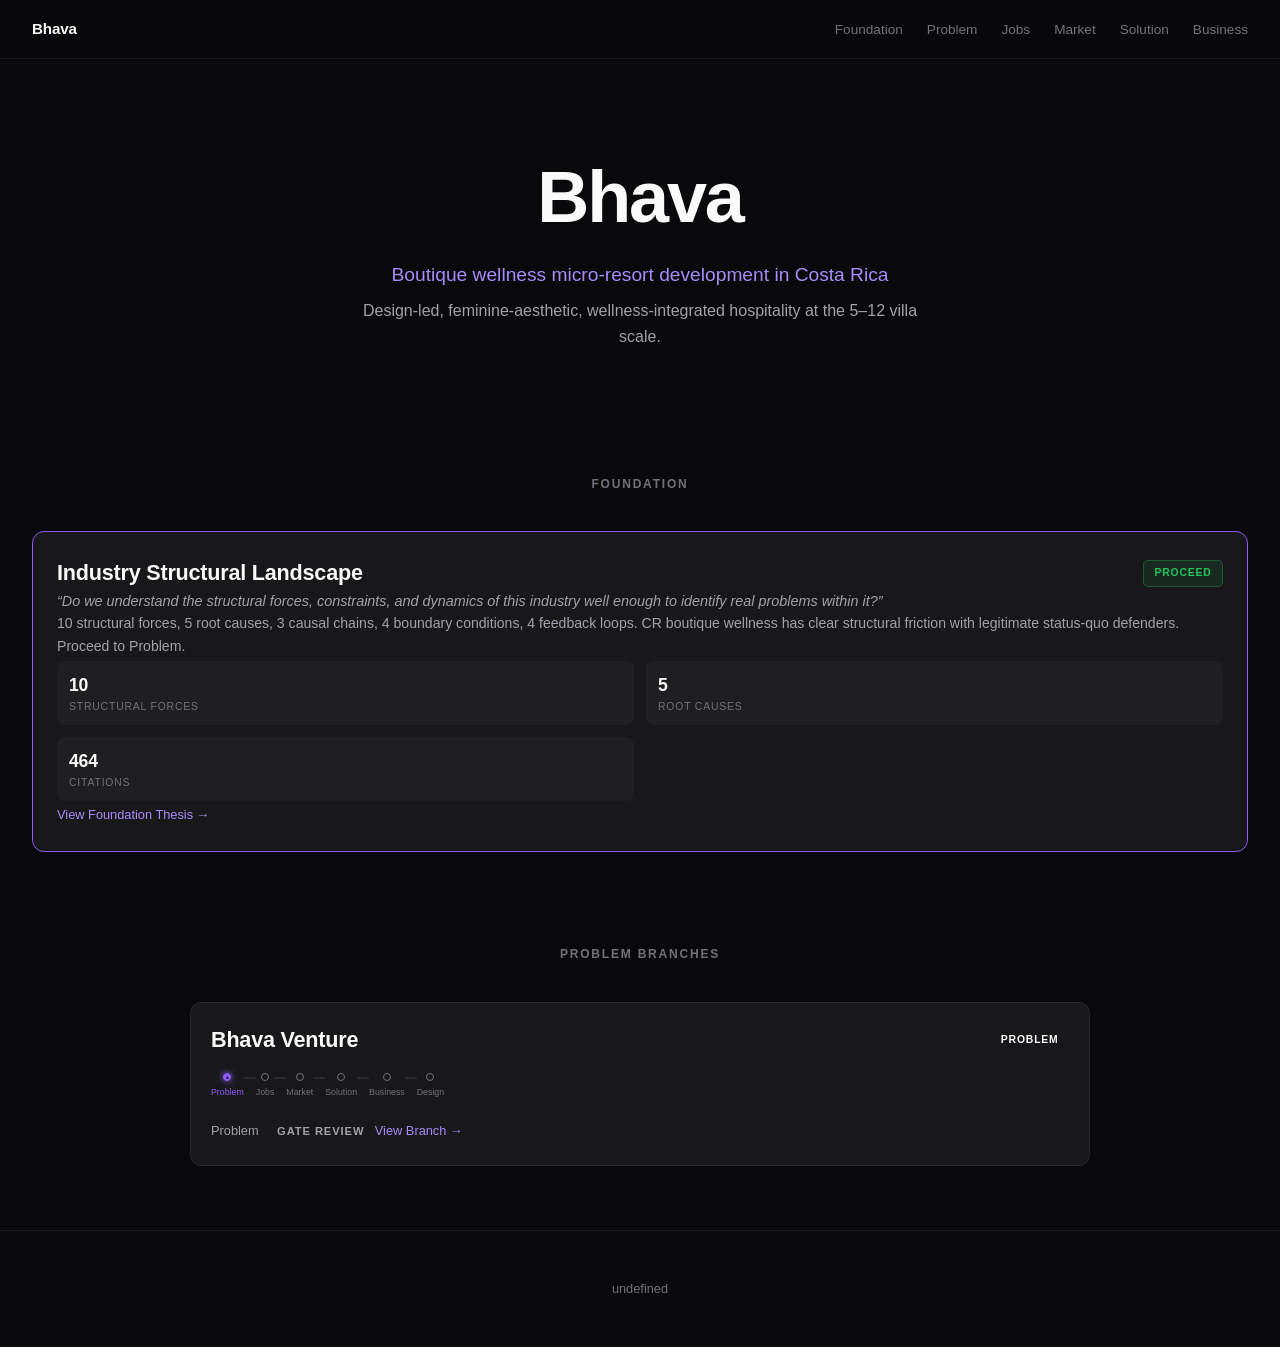
==== commit 0d89503d: "Fix presentation nav and pipeline schema - venture.json now uses correct schema (foundation root car" ====
--- a/docs/index.html
+++ b/docs/index.html
@@ -31,142 +31,109 @@
   "project_name": "Bhava",
   "tagline": "Boutique wellness micro-resort development in Costa Rica",
   "description": "Design-led, feminine-aesthetic, wellness-integrated hospitality at the 5–12 villa scale.",
-  "generated": "2026-04-30",
-  "pipeline": [
-    {
-      "id": "foundation",
-      "name": "Foundation",
-      "status": "complete",
-      "gate_decision": "proceed"
-    },
-    {
-      "id": "problem",
-      "name": "Problem",
-      "status": "gate-review",
-      "gate_decision": null
-    },
-    {
-      "id": "jobs",
-      "name": "Jobs",
-      "status": "pending",
-      "gate_decision": null
-    },
-    {
-      "id": "market",
-      "name": "Market",
-      "status": "pending",
-      "gate_decision": null
-    },
-    {
-      "id": "solution",
-      "name": "Solution",
-      "status": "pending",
-      "gate_decision": null
-    },
-    {
-      "id": "business",
-      "name": "Business",
-      "status": "pending",
-      "gate_decision": null
-    }
-  ],
-  "workspace_cards": [
-    {
-      "id": "foundation",
-      "name": "Foundation",
-      "gate_question": "Do we understand the structural forces, constraints, and dynamics of this industry well enough to identify real problems within it?",
-      "status": "complete",
-      "summary": "Costa Rica's boutique wellness hospitality has structural friction (cantonal fragmentation, capital scale gap, information asymmetry, commoditization risk for non-moated entrants, climate gating) and clear status-quo defenders (ICT growth ceiling, mid-60% national occupancy).",
-      "metrics": [
-        {
-          "value": "10",
-          "label": "Structural Forces",
-          "color": "accent"
-        },
-        {
-          "value": "5",
-          "label": "Root Causes",
-          "color": "accent"
-        },
-        {
-          "value": "464",
-          "label": "Citations",
-          "color": "accent"
-        },
-        {
-          "value": "7/7",
-          "label": "Checks Pass",
-          "color": "green"
-        }
-      ],
-      "page": "foundation.html"
-    },
-    {
-      "id": "problem",
-      "name": "Problem",
-      "gate_question": "Do we understand the problem and its causal mechanisms?",
-      "status": "gate-review",
-      "summary": "First-time long-haul wellness travelers to Costa Rica systematically fail to develop property-level repeat-visit relationships because the structural pre-booking information environment cannot align Pura Vida promise with on-the-ground delivery — producing predictable expectation-reality gaps that drive one-and-done outcomes.",
-      "metrics": [
-        {
-          "value": "3",
-          "label": "Root Causes",
-          "color": "accent"
-        },
-        {
-          "value": "4",
-          "label": "Causal Chains",
-          "color": "accent"
-        },
-        {
-          "value": "640",
-          "label": "Citations",
-          "color": "accent"
-        },
-        {
-          "value": "8/8",
-          "label": "Checks Pass",
-          "color": "green"
-        }
-      ],
-      "page": "problem.html"
-    }
-  ],
   "nav_links": [
     {
       "label": "Foundation",
       "href": "foundation.html",
+      "active": false,
       "disabled": false
     },
     {
       "label": "Problem",
       "href": "problem.html",
+      "active": false,
       "disabled": false
     },
     {
       "label": "Jobs",
       "href": "jobs.html",
+      "active": false,
       "disabled": true
     },
     {
       "label": "Market",
       "href": "market.html",
+      "active": false,
       "disabled": true
     },
     {
       "label": "Solution",
       "href": "solution.html",
+      "active": false,
       "disabled": true
     },
     {
       "label": "Business",
       "href": "business.html",
+      "active": false,
       "disabled": true
     }
   ],
-  "extra_pages": [],
+  "foundation": {
+    "name": "Industry Structural Landscape",
+    "state": "complete",
+    "badge": "Proceed",
+    "href": "foundation.html",
+    "gate_question": "Do we understand the structural forces, constraints, and dynamics of this industry well enough to identify real problems within it?",
+    "summary": "10 structural forces, 5 root causes, 3 causal chains, 4 boundary conditions, 4 feedback loops. CR boutique wellness has clear structural friction with legitimate status-quo defenders. Proceed to Problem.",
+    "metrics": [
+      {
+        "value": "10",
+        "label": "Structural Forces",
+        "color": ""
+      },
+      {
+        "value": "5",
+        "label": "Root Causes",
+        "color": ""
+      },
+      {
+        "value": "464",
+        "label": "Citations",
+        "color": ""
+      }
+    ]
+  },
+  "branches": [
+    {
+      "id": "main",
+      "label": "Bhava Venture",
+      "href": "problem.html",
+      "status": "Gate Review",
+      "current_workspace": "Problem",
+      "pipeline": [
+        {
+          "label": "Problem",
+          "state": "active"
+        },
+        {
+          "label": "Jobs",
+          "state": "pending"
+        },
+        {
+          "label": "Market",
+          "state": "pending"
+        },
+        {
+          "label": "Solution",
+          "state": "pending"
+        },
+        {
+          "label": "Business",
+          "state": "pending"
+        },
+        {
+          "label": "Design",
+          "state": "pending"
+        }
+      ]
+    }
+  ],
   "footer": {
-    "text": "Bhava — April 2026 — Venture Forge"
+    "project": "Bhava",
+    "version": "1.0",
+    "date": "2026-05-01",
+    "generator": "Venture Forge"
   }
 };</script>
   <script src="app.js"></script>
